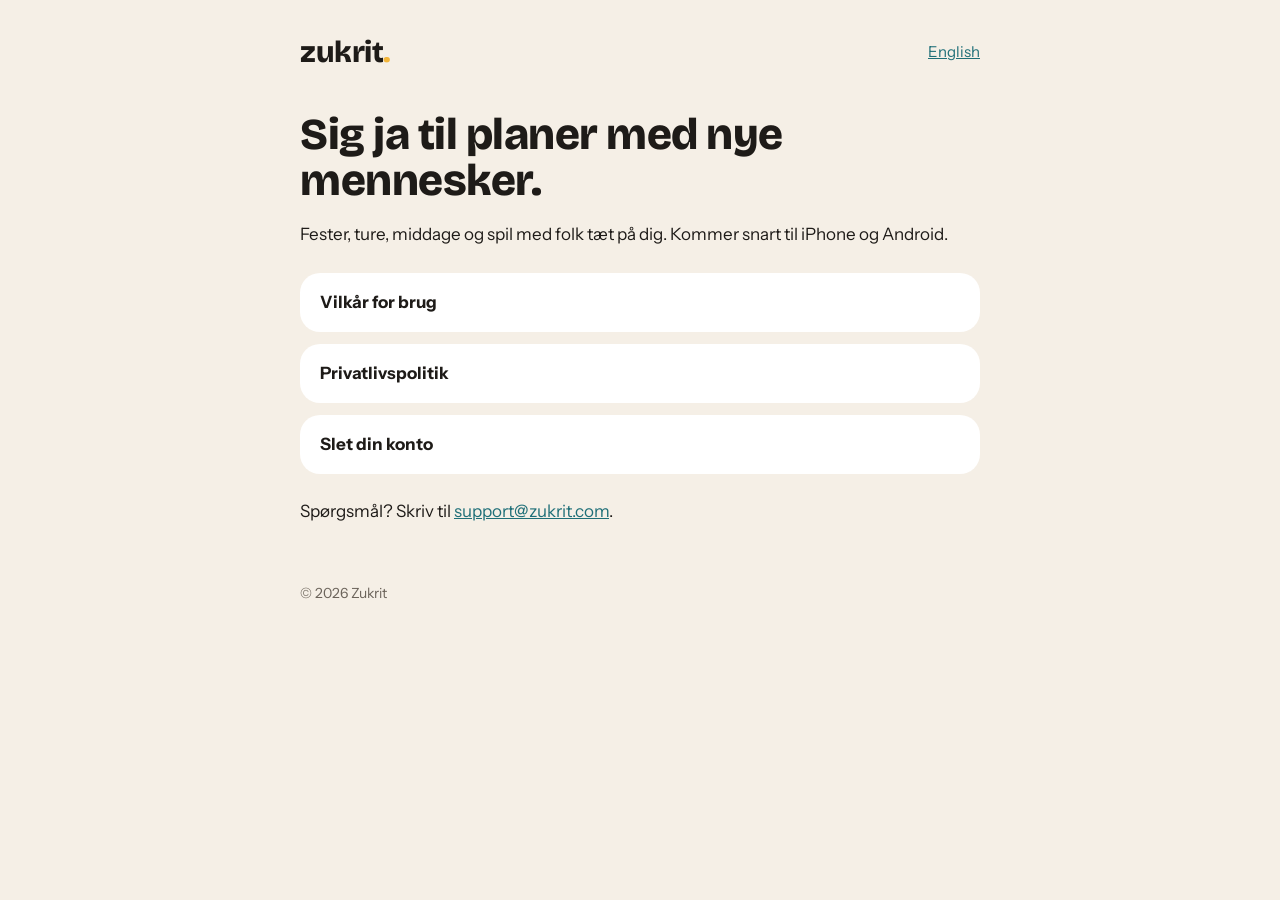
==== da/index.html @ f438bfd3 "Front page, terms, privacy policy and account deletion, in English and Danish Co-Authored-By: Claude" ====
<!doctype html>
<html lang="da">
<head>
<meta charset="utf-8">
<meta name="viewport" content="width=device-width, initial-scale=1">
<link rel="preconnect" href="https://fonts.googleapis.com">
<link rel="preconnect" href="https://fonts.gstatic.com" crossorigin>
<link href="https://fonts.googleapis.com/css2?family=Bricolage+Grotesque:wght@700;800&family=Instrument+Sans:wght@400;600;700&display=swap" rel="stylesheet">
<link rel="stylesheet" href="/style.css">
<title>Zukrit</title>
<meta name="description" content="Fester, ture, middage og spil med folk tæt på dig.">
</head>
<body>
<header>
  <a class="logo" href="/da/">zukrit<span>.</span></a>
  <a class="lang" href="/">English</a>
</header>
<main>
  <h1>Sig ja til planer med nye mennesker.</h1>
  <p>Fester, ture, middage og spil med folk tæt på dig. Kommer snart til iPhone og Android.</p>
  <ul class="links">
    <li><a href="/da/terms">Vilkår for brug</a></li>
    <li><a href="/da/privacy">Privatlivspolitik</a></li>
    <li><a href="/da/delete-account">Slet din konto</a></li>
  </ul>
  <p>Spørgsmål? Skriv til <a href="mailto:support@zukrit.com">support@zukrit.com</a>.</p>
</main>
<footer>© 2026 Zukrit</footer>
</body>
</html>
---- style.css ----
:root {
  --bg: #F5EFE6;
  --card: #FFFFFF;
  --ink: #1E1B18;
  --muted: #6B635A;
  --primary: #1F6F78;
  --primary-deep: #16535A;
  --line: #E4DBCF;
  --warn-bg: #FBEBD0;
  --warn-ink: #7A4A00;
}

@media (prefers-color-scheme: dark) {
  :root {
    --bg: #171513;
    --card: #221F1C;
    --ink: #F2ECE4;
    --muted: #B3AA9F;
    --primary: #6FB7BF;
    --primary-deep: #8FCBD2;
    --line: #3A3530;
    --warn-bg: #3A2C14;
    --warn-ink: #F3D39A;
  }
}

* { box-sizing: border-box; }

body {
  margin: 0;
  background: var(--bg);
  color: var(--ink);
  font-family: "Instrument Sans", system-ui, -apple-system, "Segoe UI", sans-serif;
  font-size: 17px;
  line-height: 1.6;
}

a { color: var(--primary); }
a:hover { color: var(--primary-deep); }

header, main, footer {
  max-width: 720px;
  margin: 0 auto;
  padding: 0 20px;
}

header {
  display: flex;
  align-items: center;
  justify-content: space-between;
  gap: 16px;
  padding-top: 28px;
  padding-bottom: 8px;
}

.logo {
  font-family: "Bricolage Grotesque", system-ui, sans-serif;
  font-weight: 800;
  font-size: 30px;
  letter-spacing: -0.5px;
  color: var(--ink);
  text-decoration: none;
}

.logo span { color: #F2B53A; }

.lang { font-size: 15px; }

h1 {
  font-family: "Bricolage Grotesque", system-ui, sans-serif;
  font-weight: 800;
  font-size: clamp(32px, 7vw, 44px);
  line-height: 1.05;
  letter-spacing: -0.5px;
  margin: 28px 0 8px;
}

h2 {
  font-family: "Bricolage Grotesque", system-ui, sans-serif;
  font-weight: 700;
  font-size: 22px;
  margin: 36px 0 8px;
}

.updated { color: var(--muted); font-size: 15px; margin: 0 0 24px; }

.draft {
  background: var(--warn-bg);
  color: var(--warn-ink);
  border-radius: 14px;
  padding: 12px 16px;
  font-size: 15px;
  margin: 16px 0 0;
}

.card {
  background: var(--card);
  border-radius: 20px;
  padding: 4px 20px;
  margin: 16px 0;
}

.links { list-style: none; padding: 0; margin: 24px 0; }
.links li { margin: 0 0 12px; }
.links a {
  display: block;
  background: var(--card);
  border-radius: 20px;
  padding: 16px 20px;
  text-decoration: none;
  color: var(--ink);
  font-weight: 700;
}
.links a:hover { color: var(--primary); }

table { width: 100%; border-collapse: collapse; font-size: 15px; }
th, td { text-align: left; vertical-align: top; padding: 10px 8px; border-bottom: 1px solid var(--line); }
th { font-weight: 700; }

footer {
  color: var(--muted);
  font-size: 14px;
  padding-top: 40px;
  padding-bottom: 40px;
}
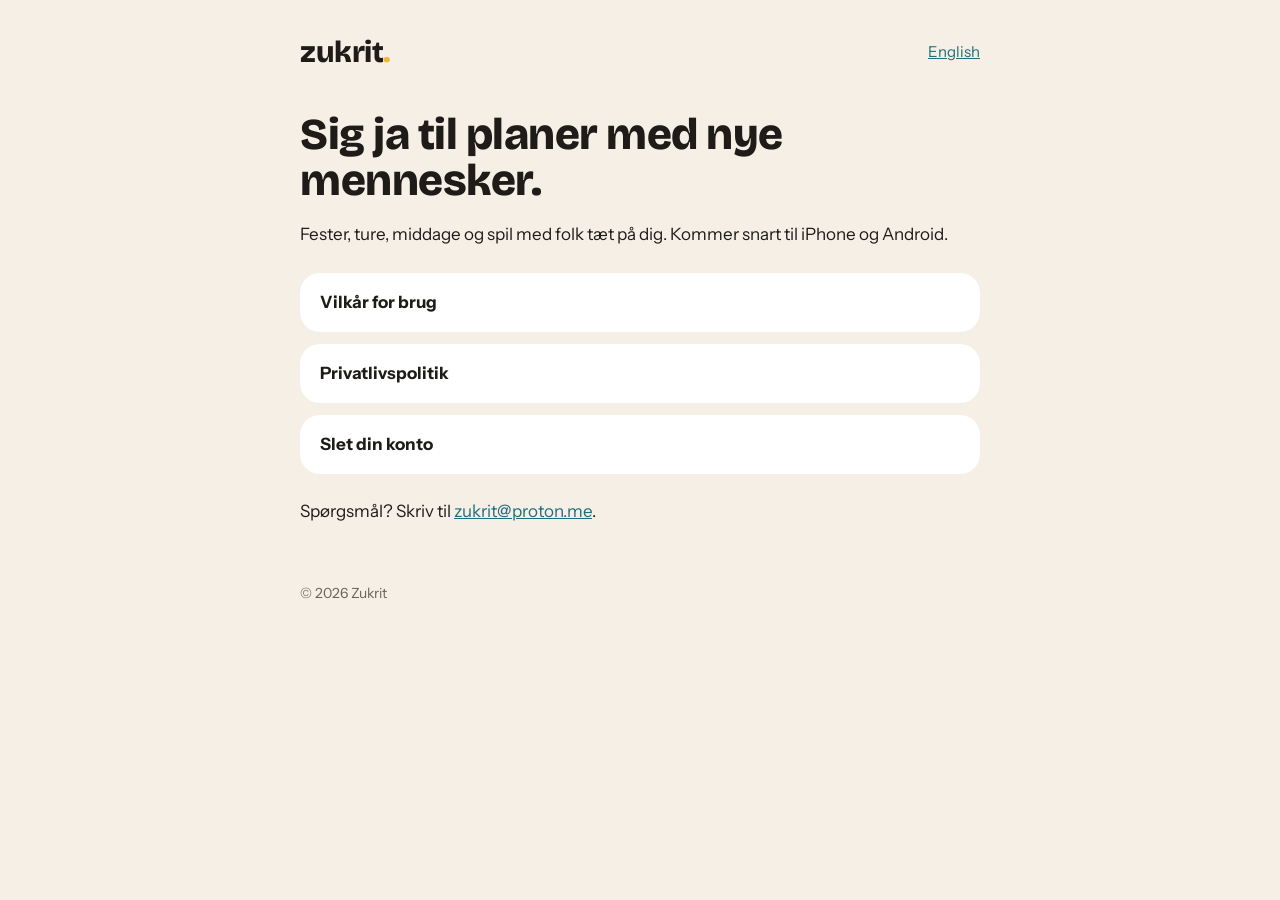
==== commit 6c3c0c24: "Contact address is zukrit@proton.me on every page Co-Authored-By: Claude Fable 5.1 <noreply@anthropi" ====
--- a/da/index.html
+++ b/da/index.html
@@ -23,7 +23,7 @@
     <li><a href="/da/privacy">Privatlivspolitik</a></li>
     <li><a href="/da/delete-account">Slet din konto</a></li>
   </ul>
-  <p>Spørgsmål? Skriv til <a href="mailto:support@zukrit.com">support@zukrit.com</a>.</p>
+  <p>Spørgsmål? Skriv til <a href="mailto:zukrit@proton.me">zukrit@proton.me</a>.</p>
 </main>
 <footer>© 2026 Zukrit</footer>
 </body>
